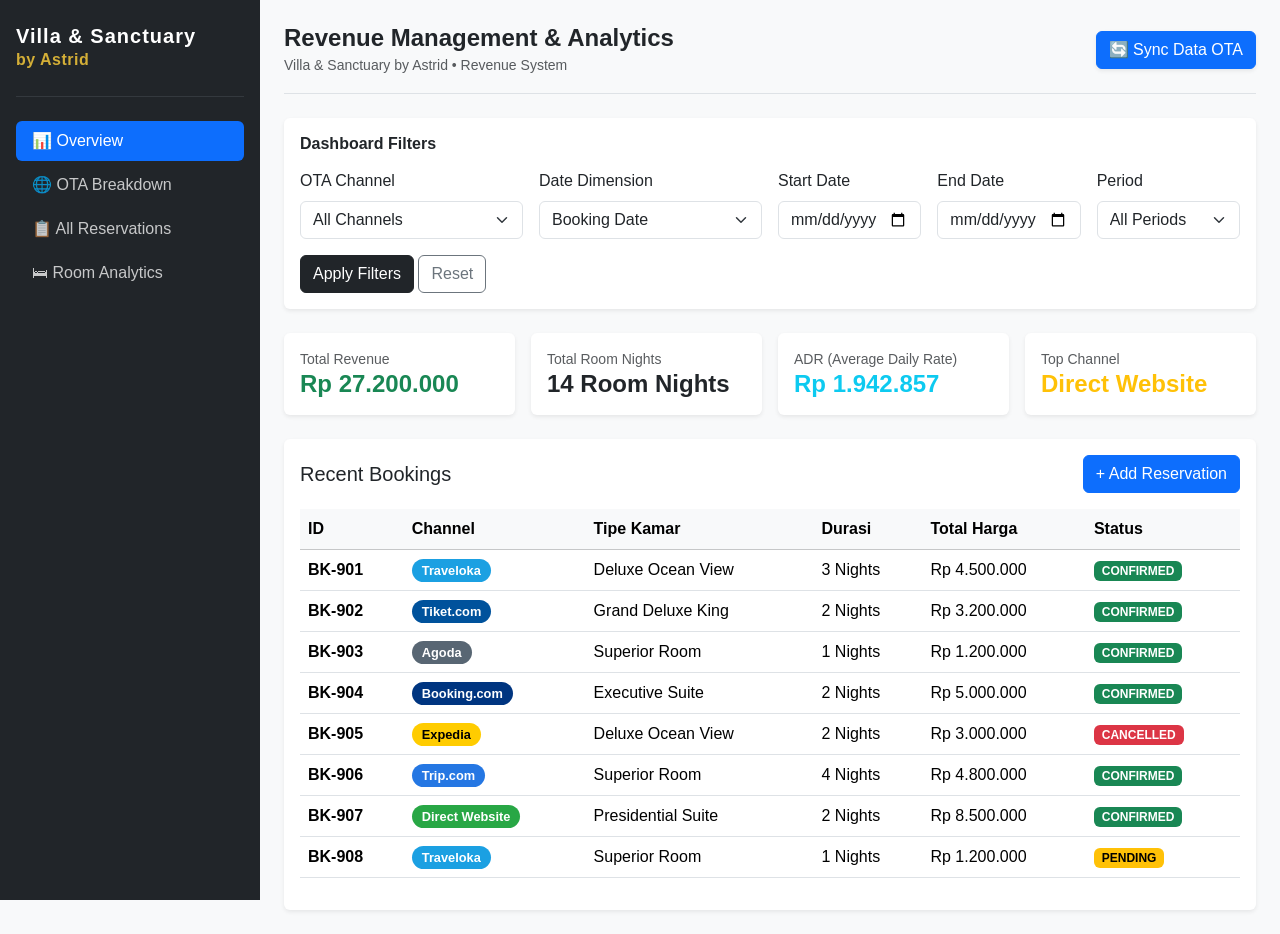
==== index.html @ 423e74ae "Add reservation button" ====
<!DOCTYPE html>
<html lang="id">
<head>
    <meta charset="UTF-8">
    <meta name="viewport" content="width=device-width, initial-scale=1.0">
    <title>Villa & Sanctuary by Astrid - Revenue Management & Analytics</title>
    <!-- Bootstrap 5 CSS -->
    <link href="https://cdn.jsdelivr.net/npm/bootstrap@5.3.0/dist/css/bootstrap.min.css" rel="stylesheet">
    <link rel="stylesheet" href="style.css">
</head>
<body>

    <!-- Overlay Mobile -->
    <div id="sidebarOverlay" class="sidebar-overlay"></div>

    <!-- Sidebar Navigation -->
    <nav id="sidebar" class="bg-dark text-white p-3 sidebar">
        <div class="d-flex justify-content-between align-items-center mb-4 mt-2">
            <div class="brand-title">
                <h5 class="text-white mb-0">Villa & Sanctuary</h5>
                <span class="text-gold">by Astrid</span>
            </div>
            <button id="closeSidebarBtn" class="btn text-white d-md-none">&times;</button>
        </div>
        
        <hr class="border-secondary mb-4">

        <ul class="nav nav-pills flex-column mb-auto">
            <li class="nav-item" data-target="overviewSection">
                <a href="#" class="nav-link active">📊 Overview</a>
            </li>
            <li class="nav-item" data-target="otaBreakdownSection">
                <a href="#" class="nav-link">🌐 OTA Breakdown</a>
            </li>
            <li class="nav-item" data-target="reservationsSection">
                <a href="#" class="nav-link">📋 All Reservations</a>
            </li>
            <li class="nav-item" data-target="roomAnalyticsSection">
                <a href="#" class="nav-link">🛏 Room Analytics</a>
            </li>
        </ul>
    </nav>

    <!-- Main Content -->
    <div class="main-content p-4">
        <!-- Header Topbar -->
        <header class="d-flex justify-content-between align-items-center mb-4 pb-3 border-bottom">
            <div class="d-flex align-items-center gap-3">
                <button id="mobileToggleBtn" class="btn btn-outline-dark d-md-none">☰ Menu</button>
                <div>
                    <h2 class="h4 mb-0 fw-bold">Revenue Management & Analytics</h2>
                    <small class="text-muted">Villa & Sanctuary by Astrid • Revenue System</small>
                </div>
            </div>
            <button id="btnRefresh" class="btn btn-primary shadow-sm">🔄 Sync Data OTA</button>
        </header>

        
<!-- Global Dashboard Filters -->
<div class="card shadow-sm border-0 mb-4">
    <div class="card-body">
        <h6 class="fw-bold mb-3">Dashboard Filters</h6>

        <div class="row g-3">
            <div class="col-md-3">
                <label for="globalChannelFilter" class="form-label">
                    OTA Channel
                </label>
                <select id="globalChannelFilter" class="form-select">
                    <option value="all">All Channels</option>
                    <option value="Traveloka">Traveloka</option>
                    <option value="Tiket.com">Tiket.com</option>
                    <option value="Agoda">Agoda</option>
                    <option value="Booking.com">Booking.com</option>
                    <option value="Expedia">Expedia</option>
                    <option value="Trip.com">Trip.com</option>
                    <option value="Direct Website">Direct Website</option>
                </select>
            </div>

            <div class="col-md-3">
                <label for="dateDimensionFilter" class="form-label">
                    Date Dimension
                </label>
                <select id="dateDimensionFilter" class="form-select">
                    <option value="bookingDate">Booking Date</option>
                    <option value="checkInDate">Check-in Date</option>
                </select>
            </div>

            <div class="col-md-2">
                <label for="startDateFilter" class="form-label">
                    Start Date
                </label>
                <input type="date" id="startDateFilter" class="form-control">
            </div>

            <div class="col-md-2">
                <label for="endDateFilter" class="form-label">
                    End Date
                </label>
                <input type="date" id="endDateFilter" class="form-control">
            </div>

            <div class="col-md-2">
                <label for="granularityFilter" class="form-label">
                    Period
                </label>
                <select id="granularityFilter" class="form-select">
                    <option value="all">All Periods</option>
                    <option value="daily">Daily</option>
                    <option value="weekly">Weekly</option>
                    <option value="monthly">Monthly</option>
                </select>
            </div>
        </div>

        <div class="mt-3">
            <button id="applyGlobalFilter" class="btn btn-dark">
                Apply Filters
            </button>
            <button id="resetGlobalFilter" class="btn btn-outline-secondary">
                Reset
            </button>
        </div>
    </div>
</div>


        <!-- Top Metrics Cards -->
        <div class="row g-3 mb-4">
            <div class="col-md-3">
                <div class="card card-body border-0 shadow-sm">
                    <small class="text-muted font-weight-bold">Total Revenue</small>
                    <h4 id="totalRevenue" class="text-success fw-bold mb-0">Rp 0</h4>
                </div>
            </div>
            <div class="col-md-3">
                <div class="card card-body border-0 shadow-sm">
                    <small class="text-muted font-weight-bold">Total Room Nights</small>
                    <h4 id="roomNights" class="text-dark fw-bold mb-0">0 Room Nights</h4>
                </div>
            </div>
            <div class="col-md-3">
                <div class="card card-body border-0 shadow-sm">
                    <small class="text-muted font-weight-bold">ADR (Average Daily Rate)</small>
                    <h4 id="adrValue" class="text-info fw-bold mb-0">Rp 0</h4>
                </div>
            </div>
            <div class="col-md-3">
                <div class="card card-body border-0 shadow-sm">
                    <small class="text-muted font-weight-bold">Top Channel</small>
                    <h4 id="topChannel" class="text-warning fw-bold mb-0">-</h4>
                </div>
            </div>
        </div>

        <!-- 1. OVERVIEW SECTION -->
        <section id="overviewSection" class="content-section">
            <div class="card border-0 shadow-sm p-3">
                
<div class="d-flex justify-content-between align-items-center mb-3">
    <h5 class="card-title mb-0">Recent Bookings</h5>
    <button class="btn btn-primary" id="btnAddReservation">
        + Add Reservation
    </button>
</div>

                <div class="table-responsive">
                    <table class="table table-hover align-middle">
                        <thead class="table-light">
                            <tr>
                                <th>ID</th>
                                <th>Channel</th>
                                <th>Tipe Kamar</th>
                                <th>Durasi</th>
                                <th>Total Harga</th>
                                <th>Status</th>
                            </tr>
                        </thead>
                        <tbody id="bookingTableBody"></tbody>
                    </table>
                </div>
            </div>
        </section>

        <!-- 2. OTA BREAKDOWN SECTION -->
        <section id="otaBreakdownSection" class="content-section d-none">
            <div class="card border-0 shadow-sm p-3">
                <h5 class="card-title mb-3">OTA Performance Breakdown</h5>
                <div class="table-responsive">
                    <table class="table table-striped align-middle">
                        <thead class="table-light">
                            <tr>
                                <th>Channel</th>
                                <th>Jumlah Booking</th>
                                <th>Room Nights</th>
                                <th>Gross Revenue</th>
                                <th>Est. Komisi (15%)</th>
                                <th>Share (%)</th>
                            </tr>
                        </thead>
                        <tbody id="otaBreakdownBody"></tbody>
                    </table>
                </div>
            </div>
        </section>

        <!-- 3. RESERVATIONS LIST SECTION -->
        <section id="reservationsSection" class="content-section d-none">
            <div class="card border-0 shadow-sm p-3">
                <h5 class="card-title mb-3">Master Reservations List</h5>

<div class="row g-2 mb-3">

    <div class="col-md-5">
        <input
            type="text"
            id="searchReservation"
            class="form-control"
            placeholder="Search Guest Name or Booking ID..."
        >
    </div>

    <div class="col-md-3">
        <select id="filterChannel" class="form-select">
            <option value="">All Channels</option>
            <option value="Traveloka">Traveloka</option>
            <option value="Tiket.com">Tiket.com</option>
            <option value="Agoda">Agoda</option>
            <option value="Booking.com">Booking.com</option>
            <option value="Expedia">Expedia</option>
            <option value="Trip.com">Trip.com</option>
            <option value="Direct Website">Direct Website</option>
        </select>
    </div>

    <div class="col-md-3">
        <select id="filterStatus" class="form-select">
            <option value="">All Status</option>
            <option value="confirmed">Confirmed</option>
            <option value="pending">Pending</option>
            <option value="cancelled">Cancelled</option>
        </select>
    </div>

    <div class="col-md-1">
        <button id="resetFilter" class="btn btn-outline-secondary w-100">
            ↻
        </button>
    </div>

</div>
                <div class="table-responsive">
                    <table class="table table-bordered align-middle">
                        <thead class="table-light">
                            <tr>
                                <th>ID</th>
                                <th>Tamu</th>
                                <th>Channel</th>
                                <th>Kamar</th>
                                <th>Malam</th>
                                <th>Harga</th>
                                <th>Status</th>
                            </tr>
                        </thead>
                        <tbody id="allReservationsBody"></tbody>
                    </table>
                </div>
            </div>
        </section>

        <!-- 4. ROOM ANALYTICS SECTION -->
        <section id="roomAnalyticsSection" class="content-section d-none">
            <div class="card border-0 shadow-sm p-3">
                <h5 class="card-title mb-3">Room Type Analytics & RevPAR</h5>
                <p>Est. RevPAR (Occ 78.5%): <strong id="revparValue" class="text-primary">Rp 0</strong></p>
                <div class="table-responsive">
                    <table class="table table-hover align-middle">
                        <thead class="table-light">
                            <tr>
                                <th>Tipe Kamar</th>
                                <th>Total Booked</th>
                                <th>Revenue</th>
                                <th>Average ADR</th>
                            </tr>
                        </thead>
                        <tbody id="roomTypeAnalyticsBody"></tbody>
                    </table>
                </div>
            </div>
        </section>
    </div>

    <!-- Bootstrap JS & Script -->
    <script src="https://cdn.jsdelivr.net/npm/bootstrap@5.3.0/dist/js/bootstrap.bundle.min.js"></script>
    <script src="script.js"></script>
</body>
</html>
---- style.css ----
:root {
    --sidebar-width: 260px;
    --gold-accent: #d4af37;
}

body {
    font-family: 'Segoe UI', Tahoma, Geneva, Verdana, sans-serif;
    background-color: #f8f9fa;
}

.sidebar {
    width: var(--sidebar-width);
    position: fixed;
    top: 0;
    left: 0;
    height: 100vh;
    z-index: 1000;
    transition: all 0.3s ease;
}

.main-content {
    margin-left: var(--sidebar-width);
    transition: all 0.3s ease;
}

.brand-title h5 {
    letter-spacing: 1px;
    font-weight: 700;
}

.text-gold {
    color: var(--gold-accent);
    font-weight: 600;
    letter-spacing: 0.5px;
}

/* Channel Badge Custom Styling */
.channel-badge {
    padding: 4px 10px;
    border-radius: 12px;
    font-size: 0.8rem;
    font-weight: 600;
    color: #fff;
}
.ota-traveloka { background-color: #1ba0e2; }
.ota-tiket { background-color: #00529c; }
.ota-agoda { background-color: #586673; }
.ota-booking { background-color: #003580; }
.ota-expedia { background-color: #ffcc00; color: #000; }
.ota-trip { background-color: #2577e3; }
.ota-website { background-color: #28a745; }

/* Status Badge Styling */
.badge.confirmed { background-color: #198754; }
.badge.cancelled { background-color: #dc3545; }
.badge.pending { background-color: #ffc107; color: #000; }

.nav-link {
    border-radius: 8px;
    color: rgba(255, 255, 255, 0.75);
    margin-bottom: 4px;
}

.nav-link:hover, .nav-link.active {
    color: #fff !important;
    background-color: rgba(255, 255, 255, 0.15);
}

/* Responsive Mobile Sidebar */
@media (max-width: 768px) {
    .sidebar {
        margin-left: calc(-1 * var(--sidebar-width));
    }
    .sidebar.show {
        margin-left: 0;
    }
    .main-content {
        margin-left: 0;
    }
    .sidebar-overlay {
        display: none;
        position: fixed;
        top: 0;
        left: 0;
        width: 100vw;
        height: 100vh;
        background: rgba(0,0,0,0.5);
        z-index: 999;
    }
    .sidebar-overlay.active {
        display: block;
    }
}
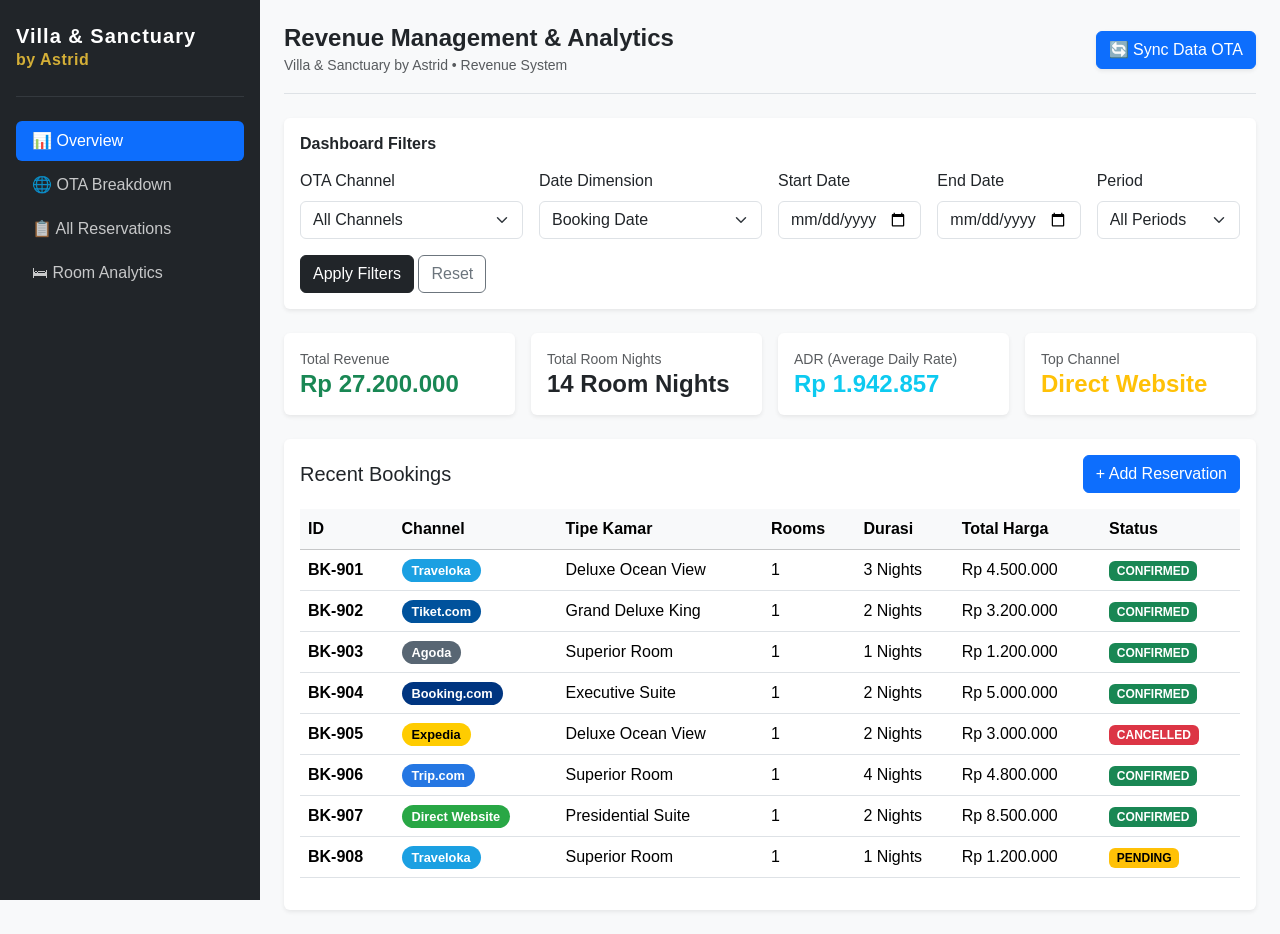
==== commit 09df5167: "Add reservation dates and room totals Co-authored-by: Copilot <223556219+Copilot@users.noreply.githu" ====
--- a/index.html
+++ b/index.html
@@ -173,6 +173,7 @@
                                 <th>ID</th>
                                 <th>Channel</th>
                                 <th>Tipe Kamar</th>
+                                <th>Rooms</th>
                                 <th>Durasi</th>
                                 <th>Total Harga</th>
                                 <th>Status</th>
@@ -259,8 +260,12 @@
                                 <th>Tamu</th>
                                 <th>Channel</th>
                                 <th>Kamar</th>
+                                <th>Rooms</th>
+                                <th>Arrival</th>
+                                <th>Departure</th>
                                 <th>Malam</th>
-                                <th>Harga</th>
+                                <th>Rate / Night</th>
+                                <th>Total Amount</th>
                                 <th>Status</th>
                             </tr>
                         </thead>
@@ -294,6 +299,75 @@
 
     <!-- Bootstrap JS & Script -->
     <script src="https://cdn.jsdelivr.net/npm/bootstrap@5.3.0/dist/js/bootstrap.bundle.min.js"></script>
+    
+<!-- ADD RESERVATION MODAL -->
+<div id="reservationModal" class="reservation-modal">
+    <div class="reservation-modal-content">
+        <div class="reservation-modal-header">
+            <h4>Add New Reservation</h4>
+            <button type="button" id="btnCloseReservation" class="btn-close-modal">&times;</button>
+        </div>
+
+        <form id="reservationForm">
+            <div class="reservation-form-body">
+
+                <label for="guestName">Guest Name</label>
+                <input type="text" id="guestName" required>
+
+                <label for="bookingChannel">OTA Channel</label>
+                <select id="bookingChannel" required>
+                    <option value="">Select Channel</option>
+                    <option>Traveloka</option>
+                    <option>Tiket.com</option>
+                    <option>Agoda</option>
+                    <option>Booking.com</option>
+                    <option>Expedia</option>
+                    <option>Trip.com</option>
+                    <option>Direct Website</option>
+                </select>
+
+                <label for="roomType">Room Type</label>
+                <input type="text" id="roomType" required>
+
+                <label for="bookingRooms">Number of Rooms</label>
+                <input type="number" id="bookingRooms" min="1" value="1" required>
+
+                <label for="arrivalDate">Arrival Date</label>
+                <input type="date" id="arrivalDate" required>
+
+                <label for="departureDate">Departure Date</label>
+                <input type="date" id="departureDate" required>
+
+                <label for="bookingNights">Duration (Nights)</label>
+                <input type="number" id="bookingNights" min="1" readonly required>
+
+                <label for="bookingRate">Rate per Night (IDR)</label>
+                <input type="number" id="bookingRate" min="0" required>
+
+                <label for="bookingTotalAmount">Total Amount (IDR)</label>
+                <input type="number" id="bookingTotalAmount" min="0" readonly required>
+
+                <label for="bookingStatus">Booking Status</label>
+                <select id="bookingStatus" required>
+                    <option>CONFIRMED</option>
+                    <option>PENDING</option>
+                    <option>CANCELLED</option>
+                </select>
+
+            </div>
+
+            <div class="reservation-modal-footer">
+                <button type="button" id="btnCancelReservation">
+                    Cancel
+                </button>
+                <button type="submit" class="btn-save-reservation">
+                    Save Reservation
+                </button>
+            </div>
+        </form>
+    </div>
+</div>
+
     <script src="script.js"></script>
 </body>
 </html>
--- a/style.css
+++ b/style.css
@@ -90,4 +90,84 @@
     .sidebar-overlay.active {
         display: block;
     }
-}+}
+
+/* ADD RESERVATION MODAL */
+.reservation-modal {
+    display: none;
+    position: fixed;
+    inset: 0;
+    background: rgba(0, 0, 0, 0.55);
+    z-index: 9999;
+    justify-content: center;
+    align-items: center;
+    padding: 20px;
+}
+
+.reservation-modal.active {
+    display: flex;
+}
+
+.reservation-modal-content {
+    background: #fff;
+    width: 100%;
+    max-width: 550px;
+    max-height: 90vh;
+    overflow-y: auto;
+    border-radius: 12px;
+    box-shadow: 0 10px 35px rgba(0,0,0,0.2);
+}
+
+.reservation-modal-header {
+    display: flex;
+    justify-content: space-between;
+    align-items: center;
+    padding: 20px;
+    border-bottom: 1px solid #eee;
+}
+
+.reservation-modal-header h4 {
+    margin: 0;
+}
+
+.btn-close-modal {
+    border: none;
+    background: none;
+    font-size: 28px;
+    cursor: pointer;
+}
+
+.reservation-form-body {
+    padding: 20px;
+    display: grid;
+    gap: 10px;
+}
+
+.reservation-form-body input,
+.reservation-form-body select {
+    width: 100%;
+    padding: 10px;
+    border: 1px solid #ddd;
+    border-radius: 6px;
+    margin-bottom: 8px;
+}
+
+.reservation-modal-footer {
+    display: flex;
+    justify-content: flex-end;
+    gap: 10px;
+    padding: 20px;
+    border-top: 1px solid #eee;
+}
+
+.reservation-modal-footer button {
+    padding: 10px 16px;
+    border-radius: 6px;
+    cursor: pointer;
+}
+
+.btn-save-reservation {
+    background: #0d6efd;
+    color: white;
+    border: none;
+}
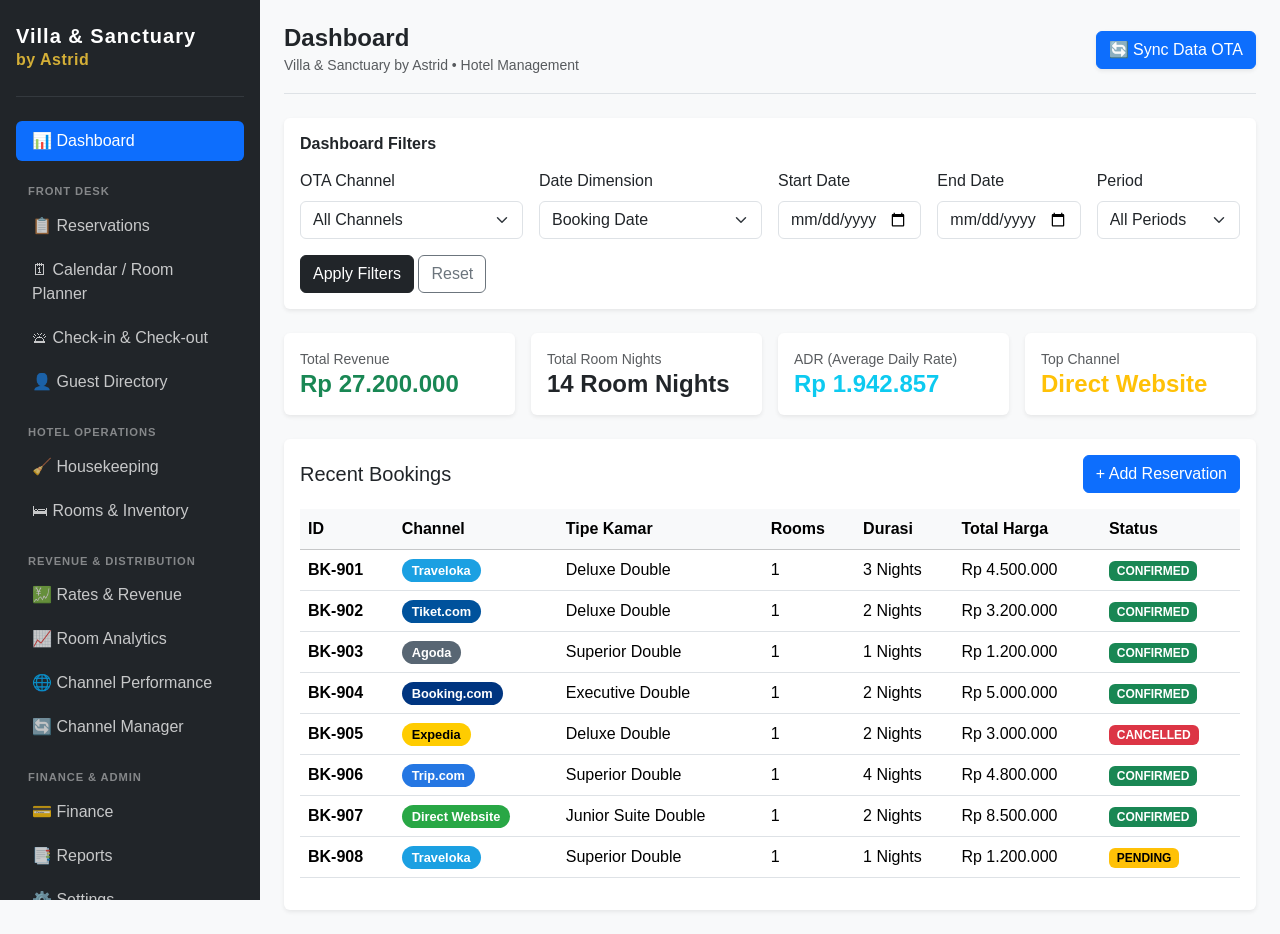
==== commit 76bd21ea: "Add hotel management module navigation Co-authored-by: Copilot <223556219+Copilot@users.noreply.gith" ====
--- a/index.html
+++ b/index.html
@@ -26,17 +26,55 @@
         <hr class="border-secondary mb-4">
 
         <ul class="nav nav-pills flex-column mb-auto">
-            <li class="nav-item" data-target="overviewSection">
-                <a href="#" class="nav-link active">📊 Overview</a>
-            </li>
-            <li class="nav-item" data-target="otaBreakdownSection">
-                <a href="#" class="nav-link">🌐 OTA Breakdown</a>
-            </li>
-            <li class="nav-item" data-target="reservationsSection">
-                <a href="#" class="nav-link">📋 All Reservations</a>
-            </li>
-            <li class="nav-item" data-target="roomAnalyticsSection">
-                <a href="#" class="nav-link">🛏 Room Analytics</a>
+            <li class="nav-item" data-target="overviewSection" data-title="Dashboard">
+                <a href="#" class="nav-link active">📊 Dashboard</a>
+            </li>
+
+            <li class="nav-group-label">FRONT DESK</li>
+            <li class="nav-item" data-target="reservationsSection" data-title="Reservations">
+                <a href="#" class="nav-link">📋 Reservations</a>
+            </li>
+            <li class="nav-item" data-target="calendarSection" data-title="Calendar / Room Planner">
+                <a href="#" class="nav-link">🗓 Calendar / Room Planner</a>
+            </li>
+            <li class="nav-item" data-target="checkInOutSection" data-title="Check-in & Check-out">
+                <a href="#" class="nav-link">🛎 Check-in & Check-out</a>
+            </li>
+            <li class="nav-item" data-target="guestDirectorySection" data-title="Guest Directory">
+                <a href="#" class="nav-link">👤 Guest Directory</a>
+            </li>
+
+            <li class="nav-group-label">HOTEL OPERATIONS</li>
+            <li class="nav-item" data-target="housekeepingSection" data-title="Housekeeping">
+                <a href="#" class="nav-link">🧹 Housekeeping</a>
+            </li>
+            <li class="nav-item" data-target="roomsInventorySection" data-title="Rooms & Inventory">
+                <a href="#" class="nav-link">🛏 Rooms & Inventory</a>
+            </li>
+
+            <li class="nav-group-label">REVENUE & DISTRIBUTION</li>
+            <li class="nav-item" data-target="ratesRevenueSection" data-title="Rates & Revenue">
+                <a href="#" class="nav-link">💹 Rates & Revenue</a>
+            </li>
+            <li class="nav-item" data-target="roomAnalyticsSection" data-title="Room Analytics">
+                <a href="#" class="nav-link">📈 Room Analytics</a>
+            </li>
+            <li class="nav-item" data-target="otaBreakdownSection" data-title="Channel Performance">
+                <a href="#" class="nav-link">🌐 Channel Performance</a>
+            </li>
+            <li class="nav-item" data-target="channelManagerSection" data-title="Channel Manager">
+                <a href="#" class="nav-link">🔄 Channel Manager</a>
+            </li>
+
+            <li class="nav-group-label">FINANCE & ADMIN</li>
+            <li class="nav-item" data-target="financeSection" data-title="Finance">
+                <a href="#" class="nav-link">💳 Finance</a>
+            </li>
+            <li class="nav-item" data-target="reportsSection" data-title="Reports">
+                <a href="#" class="nav-link">📑 Reports</a>
+            </li>
+            <li class="nav-item" data-target="settingsSection" data-title="Settings">
+                <a href="#" class="nav-link">⚙️ Settings</a>
             </li>
         </ul>
     </nav>
@@ -48,8 +86,8 @@
             <div class="d-flex align-items-center gap-3">
                 <button id="mobileToggleBtn" class="btn btn-outline-dark d-md-none">☰ Menu</button>
                 <div>
-                    <h2 class="h4 mb-0 fw-bold">Revenue Management & Analytics</h2>
-                    <small class="text-muted">Villa & Sanctuary by Astrid • Revenue System</small>
+                    <h2 id="pageTitle" class="h4 mb-0 fw-bold">Dashboard</h2>
+                    <small class="text-muted">Villa & Sanctuary by Astrid • Hotel Management</small>
                 </div>
             </div>
             <button id="btnRefresh" class="btn btn-primary shadow-sm">🔄 Sync Data OTA</button>
@@ -57,7 +95,7 @@
 
         
 <!-- Global Dashboard Filters -->
-<div class="card shadow-sm border-0 mb-4">
+<div id="dashboardFilters" class="card shadow-sm border-0 mb-4">
     <div class="card-body">
         <h6 class="fw-bold mb-3">Dashboard Filters</h6>
 
@@ -128,7 +166,7 @@
 
 
         <!-- Top Metrics Cards -->
-        <div class="row g-3 mb-4">
+        <div id="dashboardMetrics" class="row g-3 mb-4">
             <div class="col-md-3">
                 <div class="card card-body border-0 shadow-sm">
                     <small class="text-muted font-weight-bold">Total Revenue</small>
@@ -267,6 +305,7 @@
                                 <th>Rate / Night</th>
                                 <th>Total Amount</th>
                                 <th>Status</th>
+                                <th>Action</th>
                             </tr>
                         </thead>
                         <tbody id="allReservationsBody"></tbody>
@@ -295,6 +334,76 @@
                 </div>
             </div>
         </section>
+
+        <section id="calendarSection" class="content-section d-none">
+            <div class="card border-0 shadow-sm p-4">
+                <h5>Calendar / Room Planner</h5>
+                <p class="text-muted mb-0">Kalender ketersediaan kamar dan jadwal reservasi akan tersedia di sini.</p>
+            </div>
+        </section>
+
+        <section id="checkInOutSection" class="content-section d-none">
+            <div class="card border-0 shadow-sm p-4">
+                <h5>Check-in & Check-out</h5>
+                <p class="text-muted mb-0">Daftar kedatangan, keberangkatan, dan proses check-in/check-out akan tersedia di sini.</p>
+            </div>
+        </section>
+
+        <section id="guestDirectorySection" class="content-section d-none">
+            <div class="card border-0 shadow-sm p-4">
+                <h5>Guest Directory</h5>
+                <p class="text-muted mb-0">Profil dan riwayat tamu akan tersedia di sini.</p>
+            </div>
+        </section>
+
+        <section id="housekeepingSection" class="content-section d-none">
+            <div class="card border-0 shadow-sm p-4">
+                <h5>Housekeeping</h5>
+                <p class="text-muted mb-0">Status kebersihan kamar dan tugas housekeeping akan tersedia di sini.</p>
+            </div>
+        </section>
+
+        <section id="roomsInventorySection" class="content-section d-none">
+            <div class="card border-0 shadow-sm p-4">
+                <h5>Rooms & Inventory</h5>
+                <p class="text-muted mb-0">Pengaturan kamar, tipe kamar, kapasitas, dan inventaris akan tersedia di sini.</p>
+            </div>
+        </section>
+
+        <section id="ratesRevenueSection" class="content-section d-none">
+            <div class="card border-0 shadow-sm p-4">
+                <h5>Rates & Revenue</h5>
+                <p class="text-muted mb-0">Kalender harga, aturan tarif, dan forecast revenue akan tersedia di sini.</p>
+            </div>
+        </section>
+
+        <section id="channelManagerSection" class="content-section d-none">
+            <div class="card border-0 shadow-sm p-4">
+                <h5>Channel Manager</h5>
+                <p class="text-muted mb-0">Koneksi OTA, pemetaan kamar, serta sinkronisasi harga dan ketersediaan akan tersedia di sini.</p>
+            </div>
+        </section>
+
+        <section id="financeSection" class="content-section d-none">
+            <div class="card border-0 shadow-sm p-4">
+                <h5>Finance</h5>
+                <p class="text-muted mb-0">Folio, tagihan, pembayaran, deposit, dan transaksi akan tersedia di sini.</p>
+            </div>
+        </section>
+
+        <section id="reportsSection" class="content-section d-none">
+            <div class="card border-0 shadow-sm p-4">
+                <h5>Reports</h5>
+                <p class="text-muted mb-0">Laporan operasional, okupansi, revenue, pembatalan, dan performa channel akan tersedia di sini.</p>
+            </div>
+        </section>
+
+        <section id="settingsSection" class="content-section d-none">
+            <div class="card border-0 shadow-sm p-4">
+                <h5>Settings</h5>
+                <p class="text-muted mb-0">Profil hotel, pajak, kebijakan, pengguna, role, dan integrasi akan tersedia di sini.</p>
+            </div>
+        </section>
     </div>
 
     <!-- Bootstrap JS & Script -->
@@ -327,7 +436,15 @@
                 </select>
 
                 <label for="roomType">Room Type</label>
-                <input type="text" id="roomType" required>
+                <select id="roomType" required>
+                    <option value="">Select Room Type</option>
+                    <option>Standard Twin</option>
+                    <option>Standard Double</option>
+                    <option>Superior Double</option>
+                    <option>Deluxe Double</option>
+                    <option>Executive Double</option>
+                    <option>Junior Suite Double</option>
+                </select>
 
                 <label for="bookingRooms">Number of Rooms</label>
                 <input type="number" id="bookingRooms" min="1" value="1" required>
@@ -368,6 +485,23 @@
     </div>
 </div>
 
+<!-- RESERVATION DETAILS MODAL -->
+<div id="reservationDetailsModal" class="reservation-modal" role="dialog" aria-modal="true" aria-labelledby="reservationDetailsTitle">
+    <div class="reservation-modal-content">
+        <div class="reservation-modal-header">
+            <h4 id="reservationDetailsTitle">Reservation Details</h4>
+            <button type="button" id="btnCloseReservationDetails" class="btn-close-modal" aria-label="Close">&times;</button>
+        </div>
+        <form id="reservationDetailsForm">
+            <div id="reservationDetailsBody" class="reservation-form-body"></div>
+            <div class="reservation-modal-footer">
+                <button type="button" id="btnCloseReservationDetailsFooter">Close</button>
+                <button type="submit" class="btn-save-reservation">Save Changes</button>
+            </div>
+        </form>
+    </div>
+</div>
+
     <script src="script.js"></script>
 </body>
 </html>
--- a/style.css
+++ b/style.css
@@ -14,6 +14,7 @@
     top: 0;
     left: 0;
     height: 100vh;
+    overflow-y: auto;
     z-index: 1000;
     transition: all 0.3s ease;
 }
@@ -64,6 +65,16 @@
 .nav-link:hover, .nav-link.active {
     color: #fff !important;
     background-color: rgba(255, 255, 255, 0.15);
+}
+
+.nav-group-label {
+    color: rgba(255, 255, 255, 0.45);
+    font-size: 0.7rem;
+    font-weight: 700;
+    letter-spacing: 0.08em;
+    list-style: none;
+    margin: 18px 0 6px;
+    padding: 0 12px;
 }
 
 /* Responsive Mobile Sidebar */
@@ -143,6 +154,23 @@
     gap: 10px;
 }
 
+.reservation-detail-row {
+    display: flex;
+    justify-content: space-between;
+    gap: 16px;
+    padding: 10px 0;
+    border-bottom: 1px solid #eee;
+}
+
+.reservation-detail-row strong {
+    color: #555;
+}
+
+.reservation-detail-row span {
+    text-align: right;
+    overflow-wrap: anywhere;
+}
+
 .reservation-form-body input,
 .reservation-form-body select {
     width: 100%;
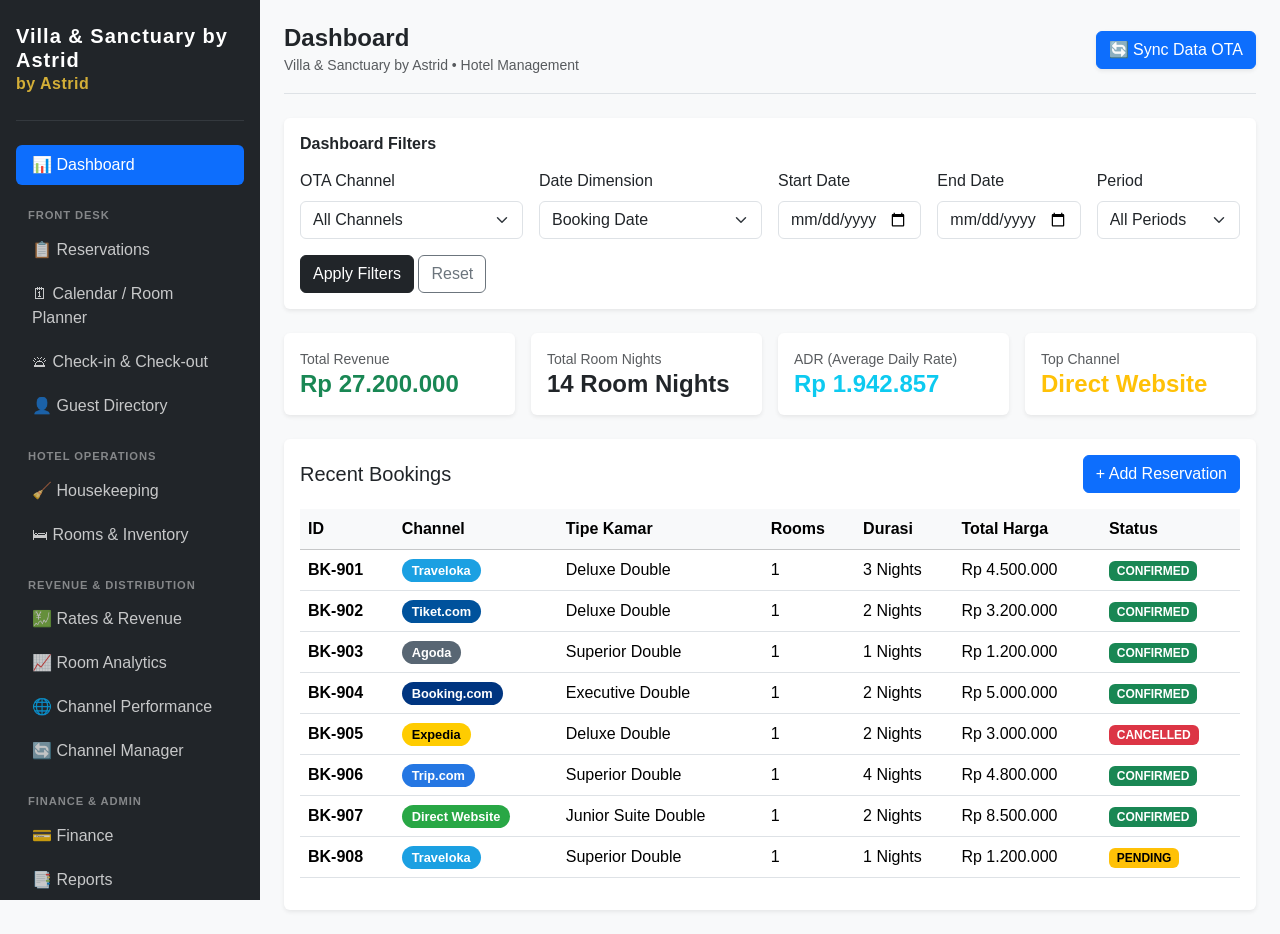
==== commit eea380ec: "fill up the blank menu" ====
--- a/index.html
+++ b/index.html
@@ -337,71 +337,71 @@
 
         <section id="calendarSection" class="content-section d-none">
             <div class="card border-0 shadow-sm p-4">
-                <h5>Calendar / Room Planner</h5>
-                <p class="text-muted mb-0">Kalender ketersediaan kamar dan jadwal reservasi akan tersedia di sini.</p>
+                <div class="d-flex justify-content-between align-items-center mb-3"><div><h5 class="mb-1">Calendar / Room Planner</h5><p class="text-muted mb-0">Jadwal kamar dari reservasi tersimpan.</p></div><input id="plannerDate" type="month" class="form-control" style="max-width:200px"></div>
+                <div class="table-responsive"><table class="table table-bordered align-middle"><thead id="plannerHead" class="table-light"></thead><tbody id="plannerBody"></tbody></table></div>
             </div>
         </section>
 
         <section id="checkInOutSection" class="content-section d-none">
             <div class="card border-0 shadow-sm p-4">
                 <h5>Check-in & Check-out</h5>
-                <p class="text-muted mb-0">Daftar kedatangan, keberangkatan, dan proses check-in/check-out akan tersedia di sini.</p>
+                <div class="row g-3"><div class="col-lg-6"><h6>Kedatangan hari ini</h6><div class="table-responsive"><table class="table align-middle"><thead><tr><th>Tamu</th><th>Kamar</th><th>Status</th><th>Aksi</th></tr></thead><tbody id="arrivalsBody"></tbody></table></div></div><div class="col-lg-6"><h6>Keberangkatan hari ini</h6><div class="table-responsive"><table class="table align-middle"><thead><tr><th>Tamu</th><th>Kamar</th><th>Status</th><th>Aksi</th></tr></thead><tbody id="departuresBody"></tbody></table></div></div></div>
             </div>
         </section>
 
         <section id="guestDirectorySection" class="content-section d-none">
             <div class="card border-0 shadow-sm p-4">
                 <h5>Guest Directory</h5>
-                <p class="text-muted mb-0">Profil dan riwayat tamu akan tersedia di sini.</p>
+                <input id="guestSearch" class="form-control mb-3" placeholder="Cari nama tamu atau channel"><div class="table-responsive"><table class="table table-hover align-middle"><thead class="table-light"><tr><th>Nama</th><th>Booking</th><th>Channel terakhir</th><th>Kunjungan</th><th>Total belanja</th></tr></thead><tbody id="guestDirectoryBody"></tbody></table></div>
             </div>
         </section>
 
         <section id="housekeepingSection" class="content-section d-none">
             <div class="card border-0 shadow-sm p-4">
                 <h5>Housekeeping</h5>
-                <p class="text-muted mb-0">Status kebersihan kamar dan tugas housekeeping akan tersedia di sini.</p>
+                <p class="text-muted">Status kamar dapat diubah dan tersimpan di browser ini.</p><div class="table-responsive"><table class="table table-hover align-middle"><thead class="table-light"><tr><th>Kamar</th><th>Tipe</th><th>Status kebersihan</th><th>Catatan</th><th></th></tr></thead><tbody id="housekeepingBody"></tbody></table></div>
             </div>
         </section>
 
         <section id="roomsInventorySection" class="content-section d-none">
             <div class="card border-0 shadow-sm p-4">
                 <h5>Rooms & Inventory</h5>
-                <p class="text-muted mb-0">Pengaturan kamar, tipe kamar, kapasitas, dan inventaris akan tersedia di sini.</p>
+                <div class="d-flex justify-content-between align-items-center mb-3"><p class="text-muted mb-0">Inventaris demo untuk pengelolaan kamar.</p><button id="addInventoryRoom" class="btn btn-primary">+ Tambah Kamar</button></div><div class="table-responsive"><table class="table table-hover align-middle"><thead class="table-light"><tr><th>No. Kamar</th><th>Tipe</th><th>Kapasitas</th><th>Status</th><th></th></tr></thead><tbody id="inventoryBody"></tbody></table></div>
             </div>
         </section>
 
         <section id="ratesRevenueSection" class="content-section d-none">
             <div class="card border-0 shadow-sm p-4">
                 <h5>Rates & Revenue</h5>
-                <p class="text-muted mb-0">Kalender harga, aturan tarif, dan forecast revenue akan tersedia di sini.</p>
+                <p class="text-muted">Atur tarif dasar per tipe kamar. Tarif tersimpan di browser ini.</p><div class="table-responsive"><table class="table align-middle"><thead class="table-light"><tr><th>Tipe Kamar</th><th>Tarif / malam</th><th>Booked nights</th><th>Estimasi revenue</th></tr></thead><tbody id="ratesBody"></tbody></table></div>
             </div>
         </section>
 
         <section id="channelManagerSection" class="content-section d-none">
             <div class="card border-0 shadow-sm p-4">
                 <h5>Channel Manager</h5>
-                <p class="text-muted mb-0">Koneksi OTA, pemetaan kamar, serta sinkronisasi harga dan ketersediaan akan tersedia di sini.</p>
+                <p class="text-muted">Status koneksi contoh; sinkronisasi OTA langsung memerlukan kredensial dan API provider.</p><div class="table-responsive"><table class="table align-middle"><thead class="table-light"><tr><th>Channel</th><th>Status koneksi</th><th>Reservasi</th><th>Sinkron terakhir</th></tr></thead><tbody id="channelManagerBody"></tbody></table></div><button id="syncChannels" class="btn btn-outline-primary">Simulasikan Sinkronisasi</button><span id="syncMessage" class="small text-muted ms-2"></span>
             </div>
         </section>
 
         <section id="financeSection" class="content-section d-none">
             <div class="card border-0 shadow-sm p-4">
                 <h5>Finance</h5>
-                <p class="text-muted mb-0">Folio, tagihan, pembayaran, deposit, dan transaksi akan tersedia di sini.</p>
+                <div class="row g-3 mb-3"><div class="col-md-4"><div class="card card-body"><small class="text-muted">Revenue terkonfirmasi</small><strong id="financeRevenue"></strong></div></div><div class="col-md-4"><div class="card card-body"><small class="text-muted">Estimasi komisi OTA (15%)</small><strong id="financeCommission"></strong></div></div><div class="col-md-4"><div class="card card-body"><small class="text-muted">Net setelah komisi</small><strong id="financeNet"></strong></div></div></div><div class="table-responsive"><table class="table align-middle"><thead class="table-light"><tr><th>Tanggal</th><th>Booking</th><th>Tamu</th><th>Channel</th><th>Jumlah</th></tr></thead><tbody id="financeBody"></tbody></table></div>
             </div>
         </section>
 
         <section id="reportsSection" class="content-section d-none">
             <div class="card border-0 shadow-sm p-4">
                 <h5>Reports</h5>
-                <p class="text-muted mb-0">Laporan operasional, okupansi, revenue, pembatalan, dan performa channel akan tersedia di sini.</p>
+                <p class="text-muted">Ringkasan berdasarkan data demo dan reservasi lokal.</p><div class="row g-3 mb-3"><div class="col-md-3"><div class="card card-body"><small>Jumlah booking</small><strong id="reportBookings"></strong></div></div><div class="col-md-3"><div class="card card-body"><small>Confirmed</small><strong id="reportConfirmed"></strong></div></div><div class="col-md-3"><div class="card card-body"><small>Cancelled</small><strong id="reportCancelled"></strong></div></div><div class="col-md-3"><div class="card card-body"><small>Revenue</small><strong id="reportRevenue"></strong></div></div></div><button id="exportBookings" class="btn btn-outline-primary">Unduh CSV Reservasi</button>
             </div>
         </section>
 
         <section id="settingsSection" class="content-section d-none">
             <div class="card border-0 shadow-sm p-4">
                 <h5>Settings</h5>
-                <p class="text-muted mb-0">Profil hotel, pajak, kebijakan, pengguna, role, dan integrasi akan tersedia di sini.</p>
+                <p class="text-muted">Preferensi demo disimpan di browser ini.</p><form id="settingsForm" class="row g-3"><div class="col-md-6"><label class="form-label" for="hotelNameSetting">Nama properti</label><input id="hotelNameSetting" class="form-control" required></div><div class="col-md-3"><label class="form-label" for="taxSetting">Pajak (%)</label><input id="taxSetting" type="number" min="0" max="100" step="0.1" class="form-control"></div><div class="col-md-3"><label class="form-label" for="commissionSetting">Komisi OTA (%)</label><input id="commissionSetting" type="number" min="0" max="100" step="0.1" class="form-control"></div><div class="col-12"><button class="btn btn-primary">Simpan Pengaturan</button><span id="settingsMessage" class="small text-success ms-2"></span></div></form>
             </div>
         </section>
     </div>
@@ -504,4 +504,4 @@
 
     <script src="script.js"></script>
 </body>
-</html>+</html>
--- a/style.css
+++ b/style.css
@@ -77,17 +77,61 @@
     padding: 0 12px;
 }
 
+.planner-day {
+    min-width: 32px;
+    height: 42px;
+    text-align: center;
+    color: #0d6efd;
+    font-size: 0.8rem;
+}
+
+#plannerHead th {
+    position: sticky;
+    top: 0;
+    z-index: 2;
+}
+
+#plannerBody th {
+    position: sticky;
+    left: 0;
+    z-index: 1;
+    background: #fff;
+}
+
 /* Responsive Mobile Sidebar */
 @media (max-width: 768px) {
     .sidebar {
-        margin-left: calc(-1 * var(--sidebar-width));
-    }
+        width: min(85vw, 320px);
+        height: 100vh;
+        height: 100dvh;
+        margin-left: 0;
+        overflow-x: hidden;
+        overflow-y: auto;
+        overscroll-behavior: contain;
+        -webkit-overflow-scrolling: touch;
+        touch-action: pan-y;
+        transform: translateX(-100%);
+        transition: transform 0.3s ease;
+    }
+
     .sidebar.show {
-        margin-left: 0;
-    }
+        transform: translateX(0);
+    }
+
     .main-content {
         margin-left: 0;
     }
+
+    .nav-link {
+        min-height: 44px;
+        display: flex;
+        align-items: center;
+    }
+
+    .nav-group-label {
+        margin-top: 14px;
+    }
+
     .sidebar-overlay {
         display: none;
         position: fixed;
@@ -98,6 +142,7 @@
         background: rgba(0,0,0,0.5);
         z-index: 999;
     }
+
     .sidebar-overlay.active {
         display: block;
     }
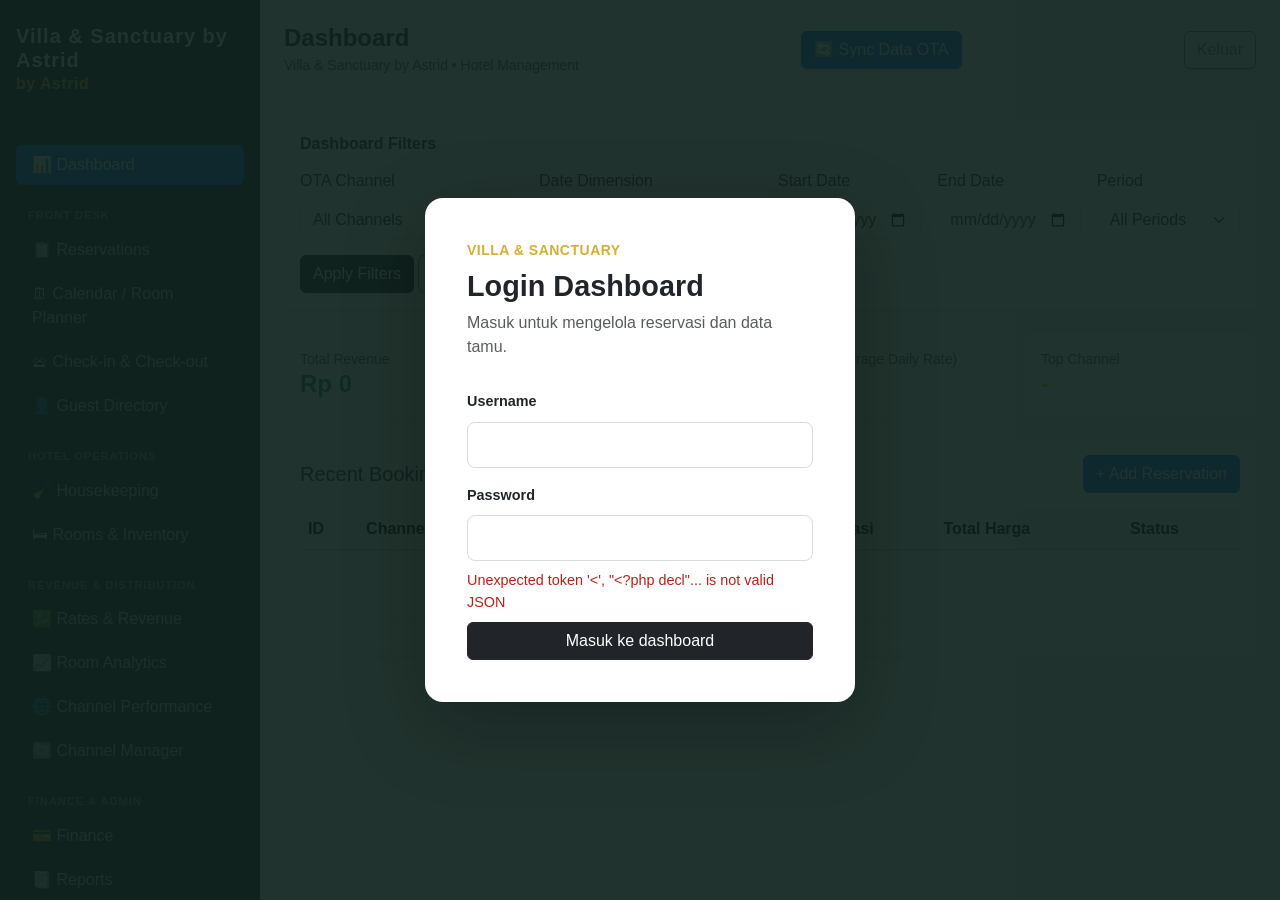
==== commit b8a02605: "WIP: Add secure admin auth" ====
--- a/index.html
+++ b/index.html
@@ -10,6 +10,22 @@
 </head>
 <body>
 
+    <div id="adminGate" class="admin-gate" role="dialog" aria-modal="true" aria-labelledby="adminGateTitle">
+        <div class="admin-gate-card">
+            <div class="text-gold small fw-bold text-uppercase mb-2">Villa &amp; Sanctuary</div>
+            <h1 id="adminGateTitle">Login Dashboard</h1>
+            <p class="text-muted">Masuk untuk mengelola reservasi dan data tamu.</p>
+            <form id="adminLoginForm" class="admin-login-form">
+                <label for="adminUsername">Username</label>
+                <input id="adminUsername" name="username" autocomplete="username" required maxlength="64">
+                <label for="adminPassword">Password</label>
+                <input id="adminPassword" name="password" type="password" autocomplete="current-password" required maxlength="1024">
+                <div id="adminLoginError" class="admin-login-error" role="alert" aria-live="polite"></div>
+                <button id="adminLoginButton" class="btn btn-dark w-100" type="submit">Masuk ke dashboard</button>
+            </form>
+        </div>
+    </div>
+
     <!-- Overlay Mobile -->
     <div id="sidebarOverlay" class="sidebar-overlay"></div>
 
@@ -91,6 +107,7 @@
                 </div>
             </div>
             <button id="btnRefresh" class="btn btn-primary shadow-sm">🔄 Sync Data OTA</button>
+            <button id="btnAdminLogout" class="btn btn-outline-secondary shadow-sm">Keluar</button>
         </header>
 
         
@@ -351,6 +368,7 @@
 
         <section id="guestDirectorySection" class="content-section d-none">
             <div class="card border-0 shadow-sm p-4">
+
                 <h5>Guest Directory</h5>
                 <input id="guestSearch" class="form-control mb-3" placeholder="Cari nama tamu atau channel"><div class="table-responsive"><table class="table table-hover align-middle"><thead class="table-light"><tr><th>Nama</th><th>Booking</th><th>Channel terakhir</th><th>Kunjungan</th><th>Total belanja</th></tr></thead><tbody id="guestDirectoryBody"></tbody></table></div>
             </div>
@@ -422,6 +440,15 @@
 
                 <label for="guestName">Guest Name</label>
                 <input type="text" id="guestName" required>
+
+                <label for="adminGuestEmail">Guest Email</label>
+                <input type="email" id="adminGuestEmail" autocomplete="email">
+
+                <label for="adminGuestPhone">Guest Phone</label>
+                <input type="tel" id="adminGuestPhone" autocomplete="tel">
+
+                <label for="adminGuestCount">Number of Guests</label>
+                <input type="number" id="adminGuestCount" min="1" max="20" value="1" required>
 
                 <label for="bookingChannel">OTA Channel</label>
                 <select id="bookingChannel" required>
--- a/style.css
+++ b/style.css
@@ -244,3 +244,30 @@
     color: white;
     border: none;
 }
+
+.admin-gate {
+    position: fixed;
+    inset: 0;
+    z-index: 20000;
+    display: grid;
+    place-items: center;
+    padding: 24px;
+    background: rgba(15, 34, 29, 0.92);
+}
+
+.admin-gate[hidden] { display: none !important; }
+
+.admin-gate-card {
+    width: min(430px, 100%);
+    padding: clamp(26px, 6vw, 42px);
+    border-radius: 18px;
+    background: #fff;
+    box-shadow: 0 24px 80px rgba(0, 0, 0, .28);
+}
+
+.admin-gate-card h1 { margin: 0 0 8px; font-size: 1.8rem; font-weight: 700; }
+.admin-login-form { display: grid; gap: 9px; margin-top: 24px; }
+.admin-login-form label { margin-top: 8px; font-size: .9rem; font-weight: 600; }
+.admin-login-form input { width: 100%; min-height: 46px; padding: 10px 12px; border: 1px solid #d7ddd9; border-radius: 8px; }
+.admin-login-form input:focus { outline: 3px solid rgba(13, 110, 253, .2); border-color: #0d6efd; }
+.admin-login-error { min-height: 1.4em; color: #b42318; font-size: .9rem; }
